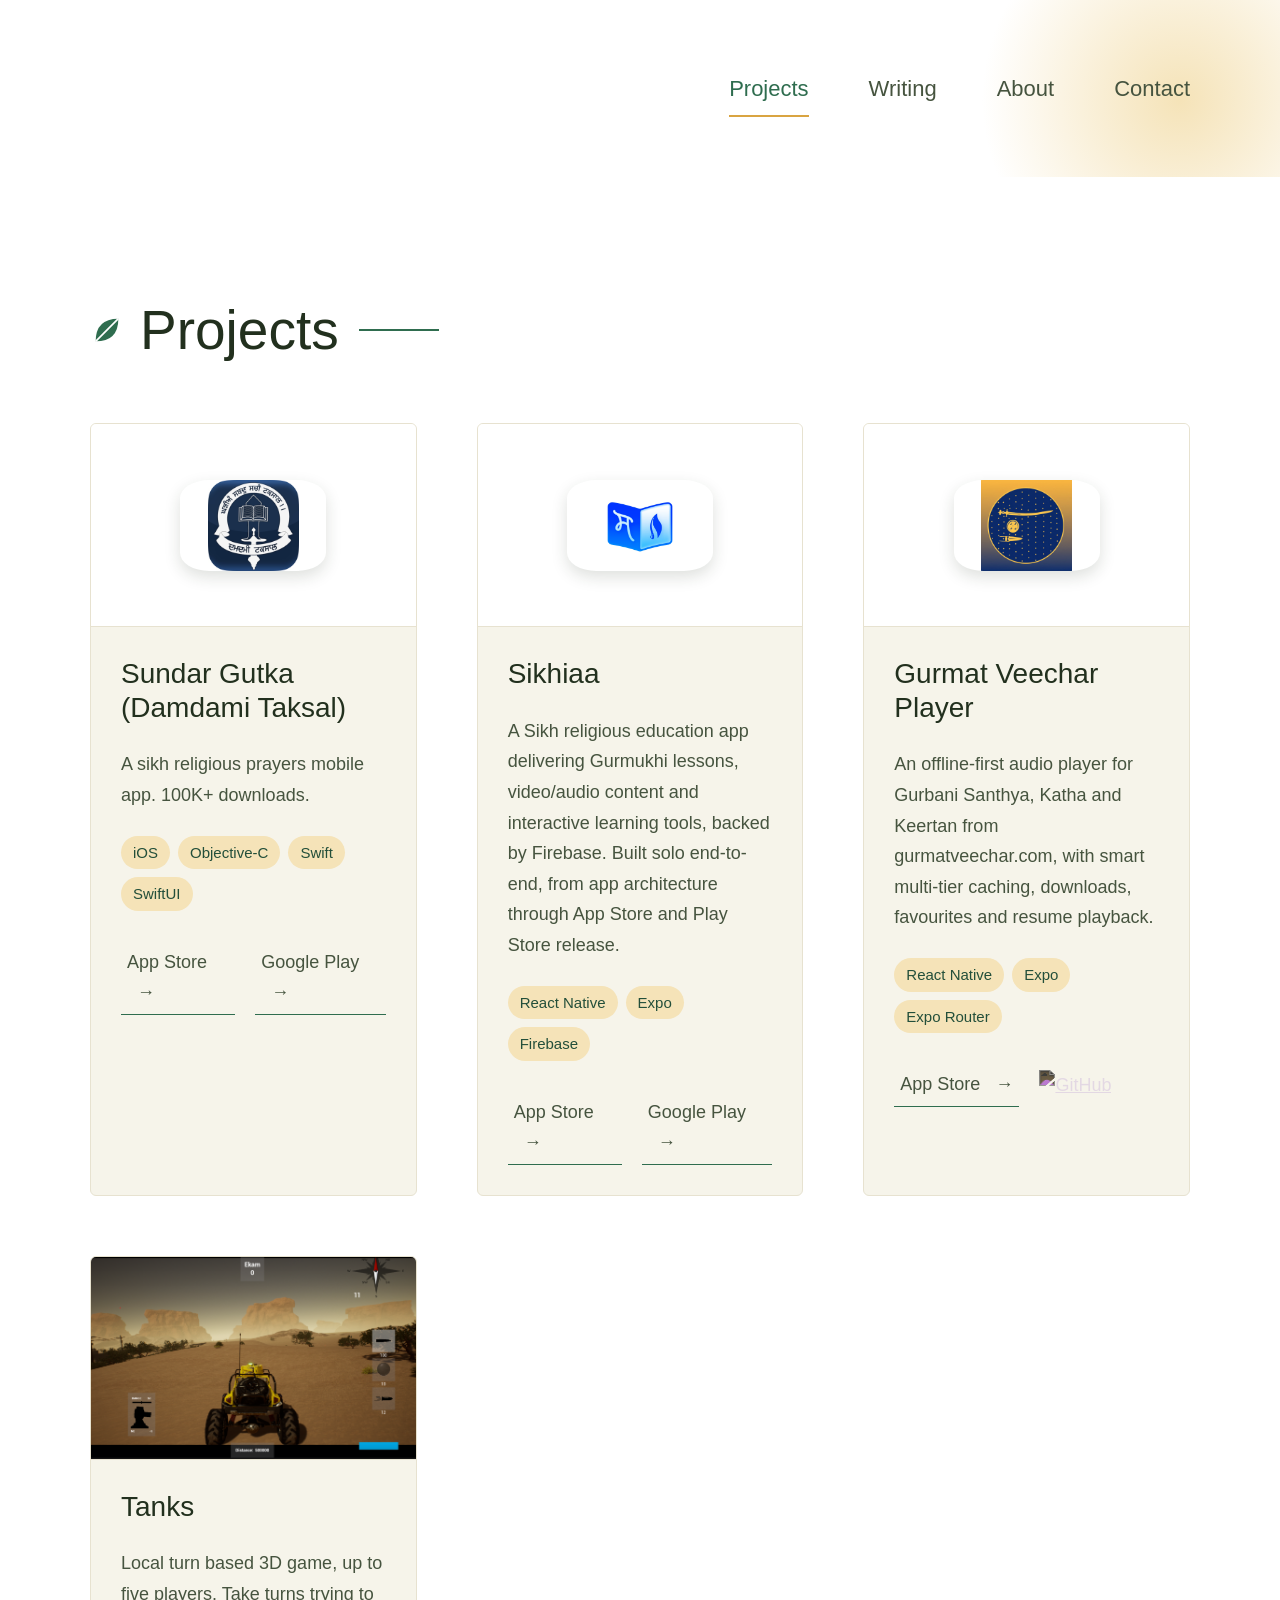
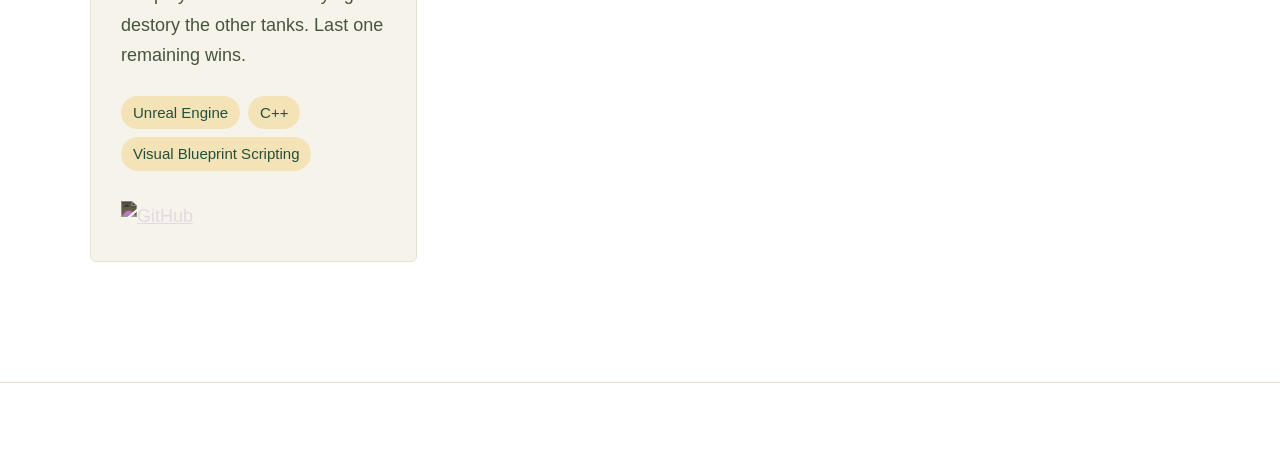
==== projects.html @ b4d99638 "updates" ====
<!DOCTYPE html>
<html lang="en">

<head>
  <meta charset="UTF-8" />
  <meta name="viewport" content="width=device-width, initial-scale=1.0" />
  <link rel="shortcut icon" type="image/png" href="./images/favicon.png" />

  <title>
    Projects | Ekam Singh
  </title>

  <meta name="description" content="Projects by Ekam Singh Dhaliwal.">
  <meta name="keywords" content="Ekam Singh Dhaliwal, software developer, ios, android, unreal engine, c++" />
  <link rel="stylesheet" href="index.css" />
</head>

<body>

  <!-- ***** Header ***** -->

  <header class="header header--compact" role="banner" id="top">
    <div class="row">
      <nav class="nav" role="navigation">
        <ul class="nav__items">
          <li class="nav__item">
            <a href="projects.html" class="nav__link nav__link--active" aria-current="page">Projects</a>
          </li>
          <li class="nav__item"><a href="writing.html" class="nav__link">Writing</a></li>
          <li class="nav__item"><a href="index.html" class="nav__link">About</a></li>
          <li class="nav__item"><a href="contact.html" class="nav__link">Contact</a></li>
        </ul>
      </nav>
    </div>
  </header>

  <main role="main">

    <!-- ***** Work ***** -->

    <section class="work" id="work">
      <div class="row">
        <h1 class="section-heading">Projects</h1>
        <div class="work__boxes">

          <!-- Each div with the work__box class is a project. -->

          <div class="work__box">
            <div class="work__image-box work__image-box--icon">
              <img src="./images/sundar_gutka.jpg" class="work__image" alt="Sundar Gutka app icon" />
            </div>
            <div class="work__text">
              <h3>Sundar Gutka (Damdami Taksal)</h3>
              <p>
                A sikh religious prayers mobile app. 100K+ downloads.
              </p>
              <ul class="work__list">
                <li>iOS</li>
                <li>Objective-C</li>
                <li>Swift</li>
                <li>SwiftUI</li>
              </ul>

              <div class="work__links">
                <a href="https://apps.apple.com/ca/app/sundar-gutka-damdami-taksal/id796246528" target="_blank" class="link__text">
                  App Store <span>&rarr;</span>
                </a>
                <a href="https://play.google.com/store/apps/details?id=org.damdamitaksal.sundargutka&hl=en_CA" target="_blank" class="link__text">
                  Google Play <span>&rarr;</span>
                </a>
              </div>
            </div>
          </div>

          <div class="work__box">
            <div class="work__image-box work__image-box--icon">
              <img src="./images/sikhiaa_icon.png" class="work__image" alt="Sikhiaa app icon" />
            </div>
            <div class="work__text">
              <h3>Sikhiaa</h3>
              <p>
                A Sikh religious education app delivering Gurmukhi lessons, video/audio content and interactive
                learning tools, backed by Firebase. Built solo end-to-end, from app architecture through App Store
                and Play Store release.
              </p>
              <ul class="work__list">
                <li>React Native</li>
                <li>Expo</li>
                <li>Firebase</li>
              </ul>

              <div class="work__links">
                <a href="https://apps.apple.com/us/app/sikhiaa/id6754522349" target="_blank" class="link__text">
                  App Store <span>&rarr;</span>
                </a>
                <a href="https://play.google.com/store/apps/details?id=org.sikhyaa.app&hl=en_CA" target="_blank" class="link__text">
                  Google Play <span>&rarr;</span>
                </a>
              </div>
            </div>
          </div>

          <div class="work__box">
            <div class="work__image-box work__image-box--icon">
              <img src="./images/gurmat_veechar_icon.jpg" class="work__image" alt="Gurmat Veechar Player app icon" />
            </div>
            <div class="work__text">
              <h3>Gurmat Veechar Player</h3>
              <p>
                An offline-first audio player for Gurbani Santhya, Katha and Keertan from gurmatveechar.com, with
                smart multi-tier caching, downloads, favourites and resume playback.
              </p>
              <ul class="work__list">
                <li>React Native</li>
                <li>Expo</li>
                <li>Expo Router</li>
              </ul>

              <div class="work__links">
                <a href="https://apps.apple.com/ca/app/gurmatveechar/id6758966910" target="_blank" class="link__text">
                  App Store <span>&rarr;</span>
                </a>
                <a href="https://github.com/ekam123/gurmat-veechar-react-native">
                  <img src="./images/github.svg" class="work__code" title="View Source Code" alt="GitHub">
                </a>
              </div>
            </div>
          </div>

          <div class="work__box">
            <div class="work__image-box">
              <img src="./images/tanks_screenshot.png" class="work__image" alt="Tanks gameplay screenshot" />
            </div>
            <div class="work__text">
              <h3>Tanks</h3>
              <p>
                Local turn based 3D game, up to five players. Take turns trying to destory the other tanks. Last one remaining wins.
              </p>
              <ul class="work__list">
                <li>Unreal Engine</li>
                <li>C++</li>
                <li>Visual Blueprint Scripting</li>
              </ul>

              <div class="work__links">
                <a href="https://github.com/ekam123/Tanks">
                  <img src="./images/github.svg" class="work__code" title="View Source Code" alt="GitHub">
                </a>
              </div>
            </div>
          </div>

          <!-- <div class="work__box">
            <div class="work__text">
              <h3>Celebrity Lookalike</h3>
              <p>
                Take a selfie and return a match for your closest celebrity lookalike.
              </p>
              <ul class="work__list">
                <li>iOS</li>
                <li>PyTorch</li>
                <li>Flask</li>
                <li>fastai</li>
                <li>Vision/CoreML</li>
                <li>Docker</li>
              </ul>

              <div class="work__links">
                <a href="https://github.com/ekam123/Faceoff">
                  <img src="./images/github.svg" class="work__code" title="View Source Code" alt="GitHub">
                </a>
                <a href="https://github.com/ekam123/MLProduction">
                  <img src="./images/github.svg" class="work__code" title="View Source Code" alt="GitHub">
                </a>
              </div>
            </div>
            <div class="work__image-box">
              <img src="./images/project-3.png" class="work__image" alt="Project 3" />
            </div>
          </div> -->
        </div>
      </div>
    </section>
  </main>

  <!-- ***** Footer ***** -->

  <footer role="contentinfo" class="footer">
    <div class="row"></div>
  </footer>

  <a href="#top" class="back-to-top" title="Back to Top">
    <img src="./images/arrow-up.svg" alt="Back to Top" class="back-to-top__image"/>
  </a>
  <script src="./index.js"></script>
</body>

</html>
---- index.css ----
/* --------------------------------------- */
/* ----- Basic Setup ----- */
/* --------------------------------------- */

@font-face {
    font-family: 'Hk Grotesk';
    font-style: normal;
    font-weight: 400;
    src: url('./fonts/HKGrotesk-Regular.woff') format('woff');
}

@font-face {
    font-family: 'Jost';
    font-style: normal;
    font-weight: 400;
    src: url('./fonts/Jost-Regular.ttf') format('woff');
}

* {
    margin: 0;
    padding: 0;
    box-sizing: inherit;
}

:root {
    --font-size-small: 1.8rem;
    --font-size-normal: 2.2rem;
    --font-size-medium: 2.8rem;
    --font-size-medium-1: 3.6rem;
    --font-size-large: 5.5rem;
    --font-size-huge: 7.5rem;
    --font-stack: 'Hk Grotesk', sans-serif;

    --line-height-normal: 1.7;
    --line-height-small: 1.2;

    --bg: #ffffff;
    --bg-soft: #f6f4ea;

    --ink: #22301e;
    --body-color: #46543f;
    --body-muted: #7c8873;

    --green: #2f6d4f;
    --green-dark: #234f3a;
    --gold: #d9a441;
    --gold-soft: #f5e3b8;

    --border-light: 1px solid #e7e2d0;

    --leaf-icon: url("data:image/svg+xml,%3Csvg xmlns='http://www.w3.org/2000/svg' viewBox='0 0 24 24'%3E%3Cpath d='M4 20Q4 4 20 4Q20 20 4 20Z' fill='%232f6d4f'/%3E%3Cpath d='M4 20L20 4' stroke='%23ffffff' stroke-width='1.2'/%3E%3C/svg%3E");

    --container-max-width: 1180px;
    --container-normal-width: 800px;
    --container-medium-width: 700px;
    --container-small-width: 500px;

    --gutter-huge: 12rem;
    --gutter-medium: 6rem;
    --gutter-normal: 3rem;
    --gutter-small-1: 2.5rem;
    --gutter-small: 2rem;
}

html {
    font-size: 62.5%; /* (16/10)*100 = 62.5% => 1rem = 10px */
    box-sizing: border-box;
    scroll-behavior: smooth;
}

@media(max-width: 1000px) {
    html {
        font-size: 52%;
    }
}

body {
    font-size: var(--font-size-small);
    font-family: var(--font-stack);
    font-weight: 400;
    color: var(--body-color);
    line-height: var(--line-height-normal);
    background: var(--bg);
    overflow-x: hidden;
}

.row {
    max-width: var(--container-max-width);
    margin: 0 auto;
}

@media(max-width: 1340px) {
    .row {
        max-width: 1100px;
    }
}

@media(max-width: 1240px) {
    .row {
        padding: 0 var(--gutter-medium);
    }
}

@media(max-width: 600px) {
    .row {
        padding: 0 var(--gutter-normal);
    }
}

@media(max-width: 600px) {
    .row {
        padding: 0 var(--gutter-small);
    }
}

section {
    padding: var(--gutter-huge) 0;
    border-bottom: var(--border-light);
}

img {
    object-fit: contain;
    max-width: 100%;
}

/* --------------------------------------- */
/* ----- Headlines and Paragraphs ----- */
/* --------------------------------------- */

h1,
h2,
h3 {
    font-family: 'Jost', sans-serif;
    font-weight: 400;
    line-height: var(--line-height-small);
    color: var(--ink);
}

.heading-primary {
    line-height: 1;
    font-size: var(--font-size-huge);
    font-weight: 400;
}

@media(max-width: 900px) {
    .heading-primary {
        font-size: 6.5rem;
    }
}

.section-heading {
    display: flex;
    align-items: center;
    font-size: var(--font-size-large);
    margin-bottom: var(--gutter-medium);
}

.section-heading::before {
    content: '';
    display: inline-block;
    width: 3.4rem;
    height: 3.4rem;
    margin-right: 1.6rem;
    background: var(--leaf-icon) center / contain no-repeat;
}

.section-heading::after {
    content: '';
    display: block;
    height: 2px;
    width: 8rem;
    background: var(--green);
    margin-left: var(--gutter-small);
}

h3 {
    font-size: var(--font-size-medium-1);
    margin-bottom: var(--gutter-small);
}

@media(max-width: 500px) {
    .heading-primary {
        font-size: var(--font-size-large);
    }

    .section-heading {
        font-size: var(--font-size-medium-1);
    }

    .section-heading::before {
        width: 2.6rem;
        height: 2.6rem;
    }

    .section-heading::after {
        display: none;
    }

    h3 {
        font-size: var(--font-size-medium);
    }
}

p {
    margin: var(--gutter-small-1) 0;
}

@media(max-width: 900px) {
    p {
        max-width: var(--container-small-width);
    }
}

/* --------------------------------------- */
/* ----- Buttons and Links ----- */
/* --------------------------------------- */

a {
    color: var(--ink);
    font-weight: 400;
    font-family: 'Jost', sans-serif;
    transition: all .2s;
    outline: 2px solid transparent;
}

::-moz-focus-inner {
    border: 0;
}

button:focus,
a:focus {
    outline: 2px solid var(--green);
}

body:not(.user-is-tabbing) button:focus,
body:not(.user-is-tabbing) a:focus {
    outline: none;
}

.link:hover {
    color: var(--green);
}

.btn {
    position: relative;
    display: inline-block;
    padding: 1rem 4.2rem;
    text-decoration: none;
    color: var(--green-dark);
    border: 1px solid var(--green);
    font-weight: 400;
    transition: background .2s, color .2s;
}

.btn:focus {
    outline: none;
}

.btn:hover,
.btn:focus {
    background: var(--green);
    color: #fff;
}

.btn--accent {
    background: var(--green);
    color: #fff;
    border-color: var(--green);
}

.btn--accent:hover,
.btn--accent:focus {
    background: var(--green-dark);
    border-color: var(--green-dark);
    color: #fff;
}

.link__text {
    position: relative;
    display: inline-block;
    padding: .6rem;
    color: inherit;
    text-decoration: none;
    border-bottom: 1px solid var(--green);
    transition: background .2s, color .2s;
}

.link__text:focus {
    outline: none;
}

.link__text:hover,
.link__text:focus {
    background: var(--green);
    color: #fff;
}

.link__text span {
    padding-left: 1rem;
    font-family: sans-serif;
}

/* ----- Back to Top ----- */

.back-to-top {
    position: fixed;
    bottom: 4rem;
    right: 4rem;
    display: flex;
    justify-content: center;
    align-items: center;
    height: 5.5rem;
    width: 5.5rem;
    background-color: var(--gold);
    border-radius: 50%;
    box-shadow: 0 .4rem 1.2rem rgba(34, 48, 30, .18);
    z-index: 10;
    visibility: hidden;
    transition: all .4s;
}

.back-to-top__image {
    height: 70%;
}

@media(max-width: 900px) {
    .back-to-top {
        right: 2rem;
    }
}

@media(max-width: 500px) {
    .back-to-top {
        right: 1rem;
    }
}

/* --------------------------------------- */
/* ----- Navigation ----- */
/* --------------------------------------- */

.nav {
    display: flex;
    justify-content: flex-end;
    padding: var(--gutter-normal) 0;
}

.nav__items {
    display: flex;
    list-style: none;
}

.nav__item:not(:last-child) {
    margin-right: var(--gutter-medium);
}

@media(max-width: 500px) {
    .nav {
        justify-content: center;
    }
}

@media(max-width: 400px) {
    .nav__item:not(:last-child) {
        margin-right: var(--gutter-normal);
    }
}

@media(max-width: 300px) {
    .nav {
        font-size: var(--font-size-small);
    }
}

.nav__link {
    position: relative;
    display: inline-block;
    padding: 1rem 0;
    text-decoration: none;
    color: inherit;
    transition: all .2s;
}

.nav__link::after {
    content: '';
    position: absolute;
    bottom: 0;
    left: 0;
    right: 100%;
    display: inline-block;
    height: 2px;
    background: var(--gold);
    transition: all 0.25s cubic-bezier(1, 0.68, 0.16, 0.9);
}

.nav__link:hover {
    color: var(--green);
}

.nav__link:hover::after {
    right: 0;
}

.nav__link--active {
    color: var(--green);
}

.nav__link--active::after {
    right: 0;
}

/* --------------------------------------- */
/* ----- Header ----- */
/* --------------------------------------- */

.header {
    position: relative;
    padding: var(--gutter-normal) 0 var(--gutter-huge);
    overflow: hidden;
    font-size: var(--font-size-normal);
}

.header--compact {
    padding-bottom: var(--gutter-normal);
}

.header::before {
    content: '';
    position: absolute;
    top: -10rem;
    right: -10rem;
    width: 40rem;
    height: 40rem;
    background: radial-gradient(circle, var(--gold-soft) 0%, rgba(245, 227, 184, 0) 70%);
    pointer-events: none;
}

.header__text-box {
    position: relative;
}

.header__text {
    max-width: var(--container-medium-width);
}

.header__text p {
    margin: 1.5rem 0 3.5rem;
    max-width: var(--container-medium-width);
    font-family: 'Jost', sans-serif;
    font-size: var(--font-size-medium);
    color: var(--body-muted);
}

@media(max-width: 500px) {
    .header {
        text-align: center;
    }

    .header__text {
        max-width: 100%;
    }

    .header__text p {
        transform: scale(.9);
    }
}

/* --------------------------------------- */
/* ----- Work ----- */
/* --------------------------------------- */

.work__boxes {
    display: grid;
    grid-template-columns: repeat(auto-fit, minmax(32rem, 1fr));
    gap: var(--gutter-medium);
}

.work__box {
    display: flex;
    flex-direction: column;
    background: var(--bg-soft);
    border: var(--border-light);
    border-radius: 6px;
    overflow: hidden;
    transition: transform .25s, box-shadow .25s;
}

.work__box:hover {
    transform: translateY(-0.6rem);
    box-shadow: 0 1.6rem 3rem rgba(34, 48, 30, .12);
}

.work__box--wip {
    position: relative;
}

.work__badge {
    position: absolute;
    top: 1.4rem;
    right: 1.4rem;
    z-index: 1;
    padding: .5rem 1.2rem;
    font-family: 'Jost', sans-serif;
    font-size: 1.3rem;
    letter-spacing: .1rem;
    text-transform: uppercase;
    color: var(--green-dark);
    background: var(--gold-soft);
    border-radius: 2px;
}

.work__image-box {
    display: flex;
    justify-content: center;
    align-items: center;
    aspect-ratio: 16 / 10;
    background: var(--bg);
    border-bottom: var(--border-light);
    overflow: hidden;
}

.work__image {
    width: 100%;
    height: 100%;
    object-fit: cover;
}

.work__image-box--icon .work__image {
    width: 45%;
    height: 45%;
    object-fit: contain;
    border-radius: 20%;
    box-shadow: 0 .6rem 1.6rem rgba(34, 48, 30, .15);
}

.work__text {
    padding: var(--gutter-normal);
}

.work__text h3 {
    font-size: var(--font-size-medium);
    margin-bottom: var(--gutter-small);
}

.work__list {
    display: flex;
    flex-wrap: wrap;
    gap: .8rem;
    list-style: none;
    margin-bottom: var(--gutter-normal);
}

.work__list li {
    padding: .4rem 1.2rem;
    font-size: 1.5rem;
    font-family: 'Jost', sans-serif;
    color: var(--green-dark);
    background: var(--gold-soft);
    border-radius: 20px;
}

.work__links {
    display: flex;
    align-items: center;
    gap: var(--gutter-small);
}

.work__code {
    display: block;
    height: 3rem;
    transition: all .3s;
    filter: invert(1);
    opacity: .75;
}

.work__code:hover {
    transform: scale(1.2);
    opacity: 1;
}

@media(max-width: 900px) {
    .work__code {
        height: 4rem;
    }
}

/* --------------------------------------- */
/* ----- Clients ----- */
/* --------------------------------------- */

.client__logos {
    display: flex;
    justify-content: space-between;
    opacity: .7;
}

.client__logo {
    height: 6.5rem;
    max-width: 18rem;
}

@media(max-width: 1240px) {
    .client__logos {
        overflow-x: scroll;
        padding: var(--gutter-normal);
    }

    .client__logo:not(:last-of-type) {
        margin-right: var(--gutter-medium);
    }
}

/* --------------------------------------- */
/* ----- Writing ----- */
/* --------------------------------------- */

.writing__card {
    display: flex;
    align-items: flex-start;
}

@media(max-width: 900px) {
    .writing__card {
        flex-direction: column;
    }
}

.writing__cover {
    flex: 0 0 26rem;
    display: flex;
    flex-direction: column;
    justify-content: flex-end;
    height: 38rem;
    padding: var(--gutter-normal);
    margin: 0 var(--gutter-huge) 0 0;
    background: var(--bg-soft);
    border: var(--border-light);
    border-top: 3px solid var(--gold);
}

.writing__cover--image {
    padding: 0;
    overflow: hidden;
}

.writing__cover-image {
    width: 100%;
    height: 100%;
    object-fit: cover;
}

@media(max-width: 900px) {
    .writing__cover {
        margin: 0 0 var(--gutter-normal);
        width: 100%;
    }
}

.writing__cover-kicker {
    font-family: 'Jost', sans-serif;
    font-size: 1.4rem;
    letter-spacing: .2rem;
    text-transform: uppercase;
    color: var(--gold);
}

.writing__cover-title {
    font-family: 'Jost', sans-serif;
    font-size: var(--font-size-medium);
    line-height: 1.15;
    color: var(--ink);
    margin: 1rem 0;
}

.writing__details {
    flex: 1;
}

.writing__badge {
    display: inline-block;
    padding: .5rem 1.4rem;
    margin-bottom: var(--gutter-small);
    font-family: 'Jost', sans-serif;
    font-size: 1.4rem;
    letter-spacing: .15rem;
    text-transform: uppercase;
    color: var(--green-dark);
    background: var(--gold-soft);
    border-radius: 2px;
}

.writing__chapters-heading {
    font-size: var(--font-size-medium);
    margin-bottom: var(--gutter-small);
}

.writing__excerpt {
    margin-top: var(--gutter-small-1);
}

.writing__excerpt-body .writing__scene-break {
    text-align: center;
    letter-spacing: .6rem;
    color: var(--gold);
}

.writing__excerpt-summary {
    display: inline-block;
    cursor: pointer;
    padding: 1rem 3rem;
    color: var(--green-dark);
    border: 1px solid var(--green);
    font-family: 'Jost', sans-serif;
    transition: background .2s, color .2s;
}

.writing__excerpt-summary:hover,
.writing__excerpt-summary:focus {
    background: var(--green);
    color: #fff;
}

.writing__excerpt[open] .writing__excerpt-summary {
    margin-bottom: var(--gutter-normal);
}

.writing__excerpt-body {
    max-width: var(--container-normal-width);
    padding: var(--gutter-normal);
    background: var(--bg-soft);
    border-left: 3px solid var(--gold);
}

.writing__excerpt-body p:first-child {
    margin-top: 0;
}

.writing__notify {
    margin-top: var(--gutter-normal);
    padding-top: var(--gutter-normal);
    border-top: var(--border-light);
}

.writing__notify-heading {
    font-size: var(--font-size-medium);
    margin-bottom: .8rem;
}

.writing__notify-copy {
    margin: 0 0 var(--gutter-small-1);
    max-width: var(--container-medium-width);
}

/* --------------------------------------- */
/* ----- About ----- */
/* --------------------------------------- */

.about__content {
    display: flex;
    flex-direction: row-reverse;
    align-items: center;
}

@media(max-width: 900px) {
    .about__content {
        flex-direction: column-reverse;
        align-items: initial;
    }
}

.about__photo-container {
    margin-bottom: var(--gutter-normal);
}

.about__photo {
    border: var(--border-light);
}

@media(min-width: 901px) {
    .about__text {
        flex: 0 0 65%;
    }

    .about__photo-container {
        flex: 1;
        margin: 0 var(--gutter-huge) 0 0;
    }
}

/* --------------------------------------- */
/* ----- Contact ----- */
/* --------------------------------------- */

.contact__info {
    max-width: var(--container-medium-width);
}

/* --------------------------------------- */
/* ----- Footer ----- */
/* --------------------------------------- */

.footer {
    text-align: center;
    padding: var(--gutter-medium) 0 var(--gutter-normal);
}

.footer__social-links {
    display: flex;
    /* justify-content: center; */
    padding: var(--gutter-normal) 0;
    list-style: none;
}

.footer__social-link-item:not(:last-of-type) {
    margin-right: var(--gutter-small);
}

.footer__social-image {
    height: 4rem;
    filter: invert(1);
    opacity: .75;
    transition: opacity .2s;
}

.footer__social-image:hover {
    opacity: 1;
}

.footer__github-buttons {
    display: flex;
    justify-content: center;
}

.footer__github-buttons iframe {
    height: 2.5rem;
    width: 84px;
    transform: translateY(3px);
}

@media(max-width: 500px) {
    .footer {
        padding: var(--gutter-medium) 0;
    }
}
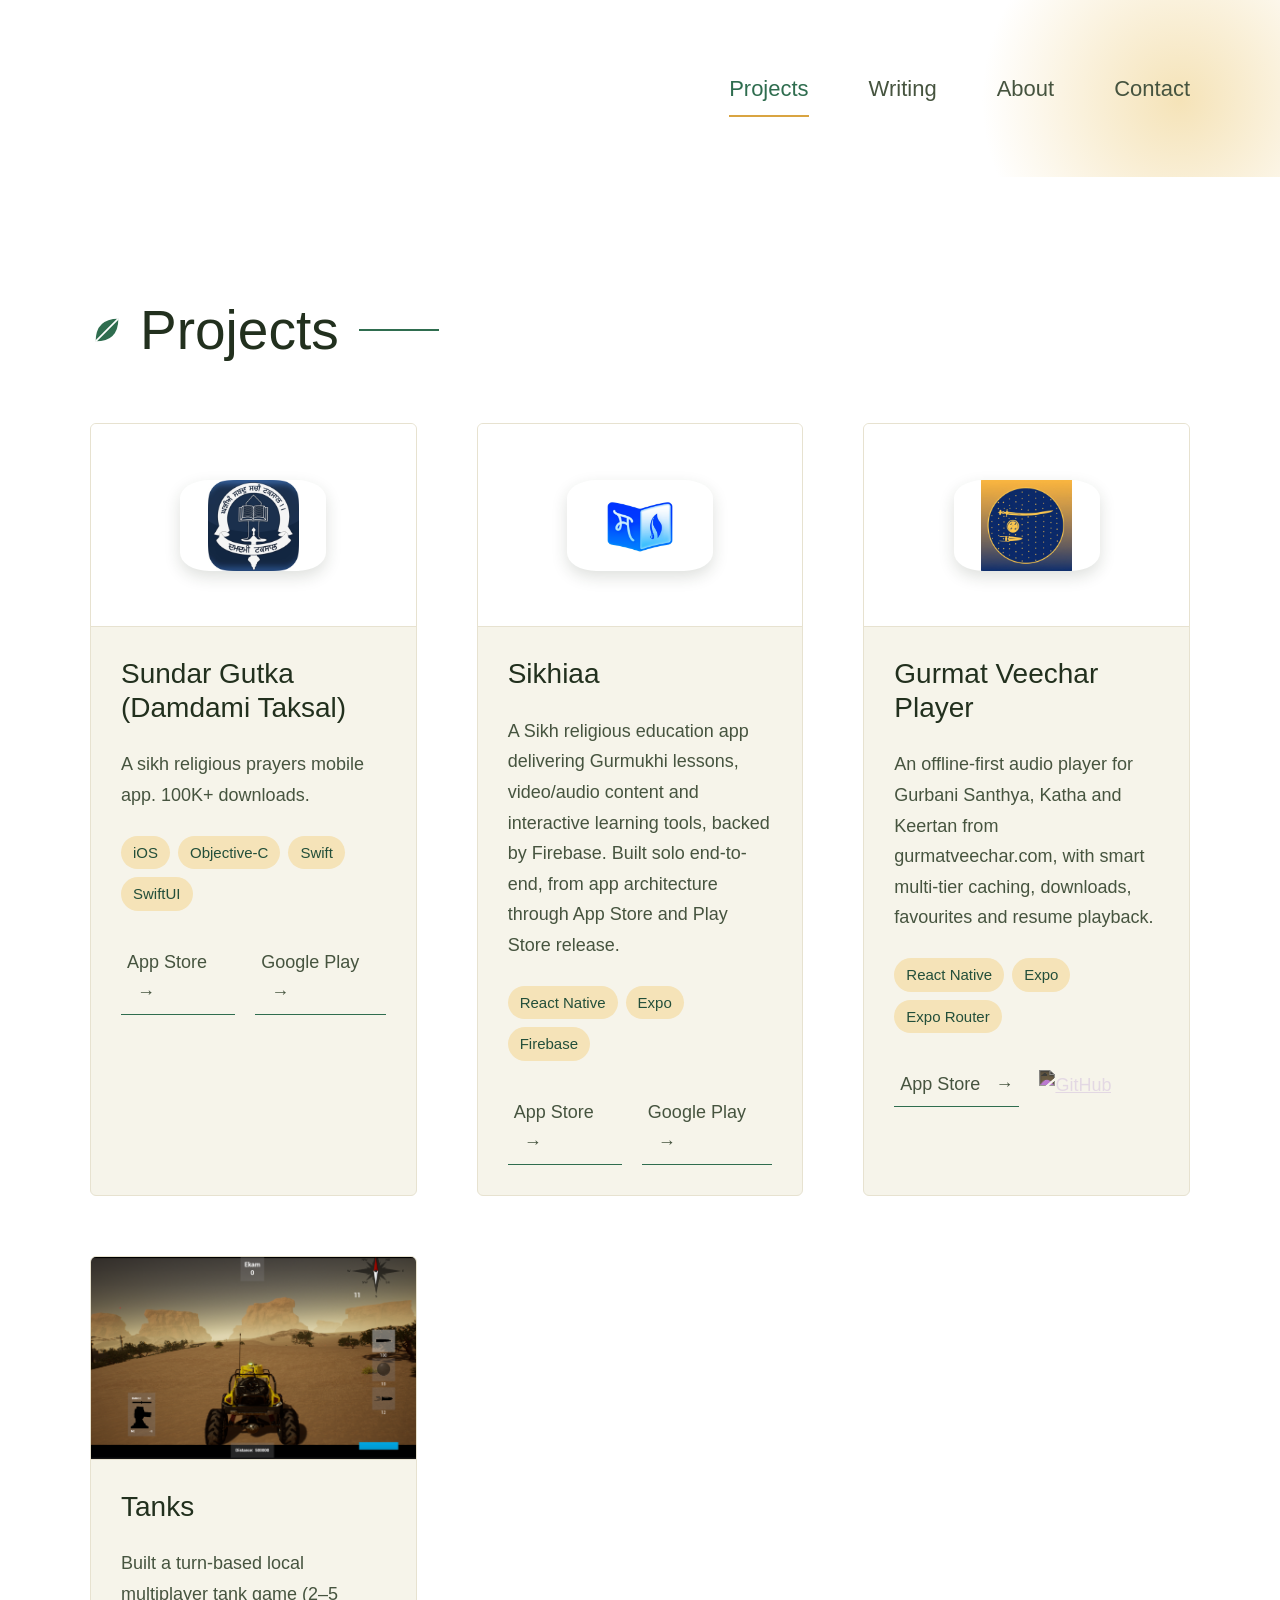
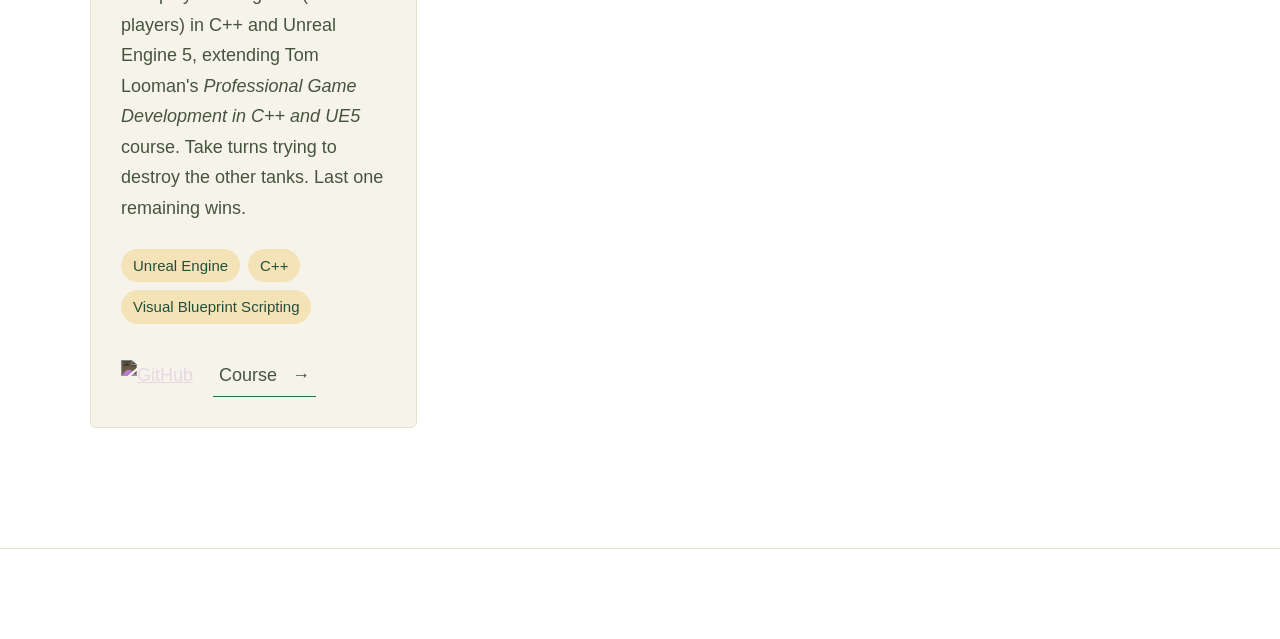
==== commit a01ace91: "project update" ====
--- a/projects.html
+++ b/projects.html
@@ -134,7 +134,9 @@
             <div class="work__text">
               <h3>Tanks</h3>
               <p>
-                Local turn based 3D game, up to five players. Take turns trying to destory the other tanks. Last one remaining wins.
+                Built a turn-based local multiplayer tank game (2–5 players) in C++ and Unreal Engine 5, extending
+                Tom Looman's <em>Professional Game Development in C++ and UE5</em> course. Take turns trying to
+                destroy the other tanks. Last one remaining wins.
               </p>
               <ul class="work__list">
                 <li>Unreal Engine</li>
@@ -145,6 +147,9 @@
               <div class="work__links">
                 <a href="https://github.com/ekam123/Tanks">
                   <img src="./images/github.svg" class="work__code" title="View Source Code" alt="GitHub">
+                </a>
+                <a href="https://tomlooman.com/courses/unrealengine-cpp/" target="_blank" class="link__text">
+                  Course <span>&rarr;</span>
                 </a>
               </div>
             </div>
--- a/index.css
+++ b/index.css
@@ -689,6 +689,13 @@
     border-radius: 2px;
 }
 
+.writing__draft-note {
+    font-size: 1.5rem;
+    font-style: italic;
+    color: var(--body-muted);
+    margin: .6rem 0 0;
+}
+
 .writing__chapters-heading {
     font-size: var(--font-size-medium);
     margin-bottom: var(--gutter-small);
